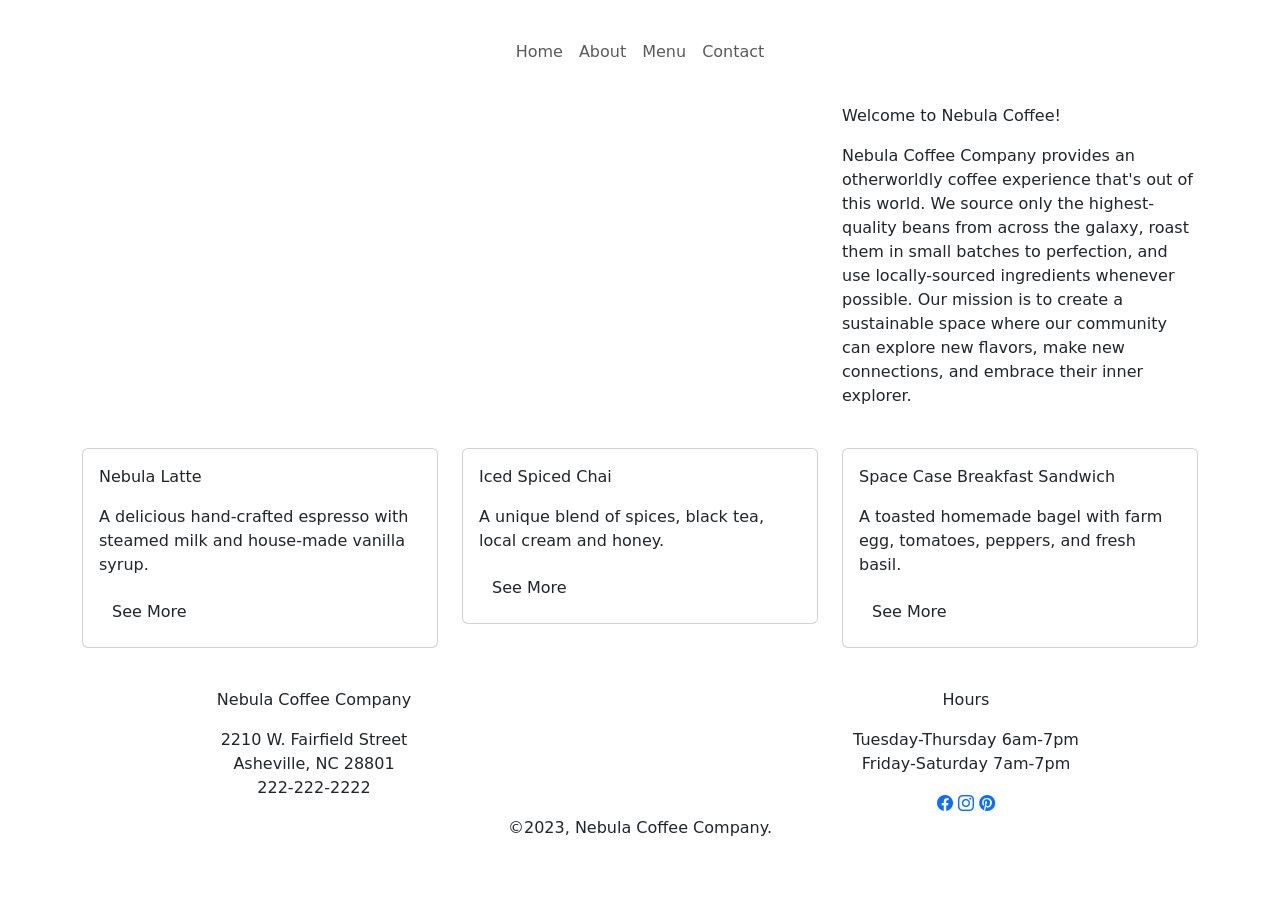
==== index.html @ c055ab3c "Add files via upload" ====
<!doctype html>
<html lang="en">
  <head>
    <meta charset="utf-8">
    <meta name="viewport" content="width=device-width, initial-scale=1">
    <meta name="description" content="Description here.">
    <meta name="keywords" content="keyword, keyword, keyword">
    <title>Untitled</title>
    <link href="https://cdn.jsdelivr.net/npm/bootstrap@5.3.1/dist/css/bootstrap.min.css" rel="stylesheet" integrity="sha384-4bw+/aepP/YC94hEpVNVgiZdgIC5+VKNBQNGCHeKRQN+PtmoHDEXuppvnDJzQIu9" crossorigin="anonymous">
<link rel="preconnect" href="https://fonts.googleapis.com">
<link rel="preconnect" href="https://fonts.gstatic.com" crossorigin>
<link href="https://fonts.googleapis.com/css2?family=Fira+Sans:ital,wght@0,100;0,200;0,300;0,400;0,500;0,600;0,700;0,800;0,900;1,100;1,200;1,300;1,400;1,500;1,600;1,700;1,800;1,900&family=Rubik+Mono+One&display=swap" rel="stylesheet">
<link rel="stylesheet" href="https://cdn.jsdelivr.net/npm/bootstrap-icons@1.10.5/font/bootstrap-icons.css">
<link rel="stylesheet" href="css/style.css">
</head>

  <body">
    <div class="mainlogo"><a class="navbar-brand" href="#"><img src="images/nebulalogo.svg" alt="" class="logo"></a>
      </div>
    <nav class="navbar navbar-expand-lg">
      <div class="container-fluid">
        <button class="navbar-toggler" type="button" data-bs-toggle="collapse" data-bs-target="#navbarSupportedContent" aria-controls="navbarSupportedContent" aria-expanded="false" aria-label="Toggle navigation">
          <span class="navbar-toggler-icon"></span>
        </button>
        <div class="collapse navbar-collapse justify-content-center" id="navbarSupportedContent">
          <ul class="navbar-nav mb-2 mb-lg-0">
            <li class="nav-item">
              <a class="nav-link" href="index.html">Home</a>
            </li>
            <li class="nav-item">
              <a class="nav-link" href="#">About</a>
            </li>
            <li class="nav-item">
              <a class="nav-link" href="../mennu.html">Menu</a>
            </li>
            <li class="nav-item">
              <a class="nav-link" href="contact.html">Contact</a>
            </li>
          </ul>
        </div>
      </div>
    </nav>

    <div class="container">
    <div class="row mt-4">
      <div class="col-lg-8">
        <img src="images/image1.jpg" alt="" class="img-fluid">
      </div>
      <div class="col-lg-4">
        <p>Welcome to Nebula Coffee!</p>
        <p>Nebula Coffee Company provides an otherworldly coffee experience that's out of this world. We source only the highest-quality beans from across the galaxy, roast them in small batches to perfection, and use locally-sourced ingredients whenever possible. Our mission is to create a sustainable space where our community can explore new flavors, make new connections, and embrace their inner explorer.</p>
      </div>
    </div>
    <div class="row mt-4 mb-4">
      <div class="col-lg-4">
        <div class="card">
          <img class="card-img-top" src="images/hotcoffee.jpg" alt="">
          <div class="card-body">
            <p>Nebula Latte</p>
            <p>A delicious hand-crafted espresso with steamed milk and house-made vanilla syrup.</p>
            <a href="menu.html" class="btn btn-custom">See More</a>
          </div>
        </div>
      </div>
      <div class="col-lg-4">
        <div class="card">
          <img class="card-img-top" src="images/Cold%20%20%20%20%20%20%20%20%20%20%20%20%20%20coffee.jpg" alt="">
          <div class="card-body">
            <p>Iced Spiced Chai</p>
            <p>A unique blend of spices, black tea, local cream and honey.</p>
            <a href="" class="btn btn-custom">See More</a>
            </div>
        </div>
      </div>
      <div class="col-lg-4">
        <div class="card">
          <img class="card-img-top" src="images/pexels-sara-free-17056849.jpg" alt="">
          <div class="card-body">
            <p>Space Case Breakfast Sandwich</p>
            <p>A toasted homemade bagel with farm egg, tomatoes, peppers, and fresh basil. </p>
            <a href="menu.html" class="btn btn-custom">See More</a>
          </div>
        </div>
      </div>
    </div>
  </div>

    <footer class="footer mt-auto py-3 mt-5">
      <div class="text-center">
        <div class="row">
          <div class="col-md-6">
            <p>Nebula Coffee Company</p>
            <p>2210 W. Fairfield Street
              <br>Asheville, NC 28801<br>222-222-2222</p>
            </div>
              <div class="col-md-6">
            <p>Hours</p>
            <p>Tuesday-Thursday 6am-7pm <br>Friday-Saturday 7am-7pm</p>
            <a href="http://www.facebook.com"><i class="bi bi-facebook"></i></a>
            <a href="http://www.instagram.com"><i class="bi bi-instagram"></i></a>
            <a href="http://www.pinterest.com"><i class="bi bi-pinterest"></i></a>
          </div>
          </div>
            <p>&copy;2023, Nebula Coffee Company.</p>
          </div>
    </footer>
    
    <script src="https://cdn.jsdelivr.net/npm/bootstrap@5.3.1/dist/js/bootstrap.bundle.min.js" integrity="sha384-HwwvtgBNo3bZJJLYd8oVXjrBZt8cqVSpeBNS5n7C8IVInixGAoxmnlMuBnhbgrkm" crossorigin="anonymous"></script>
  </body>


</html>
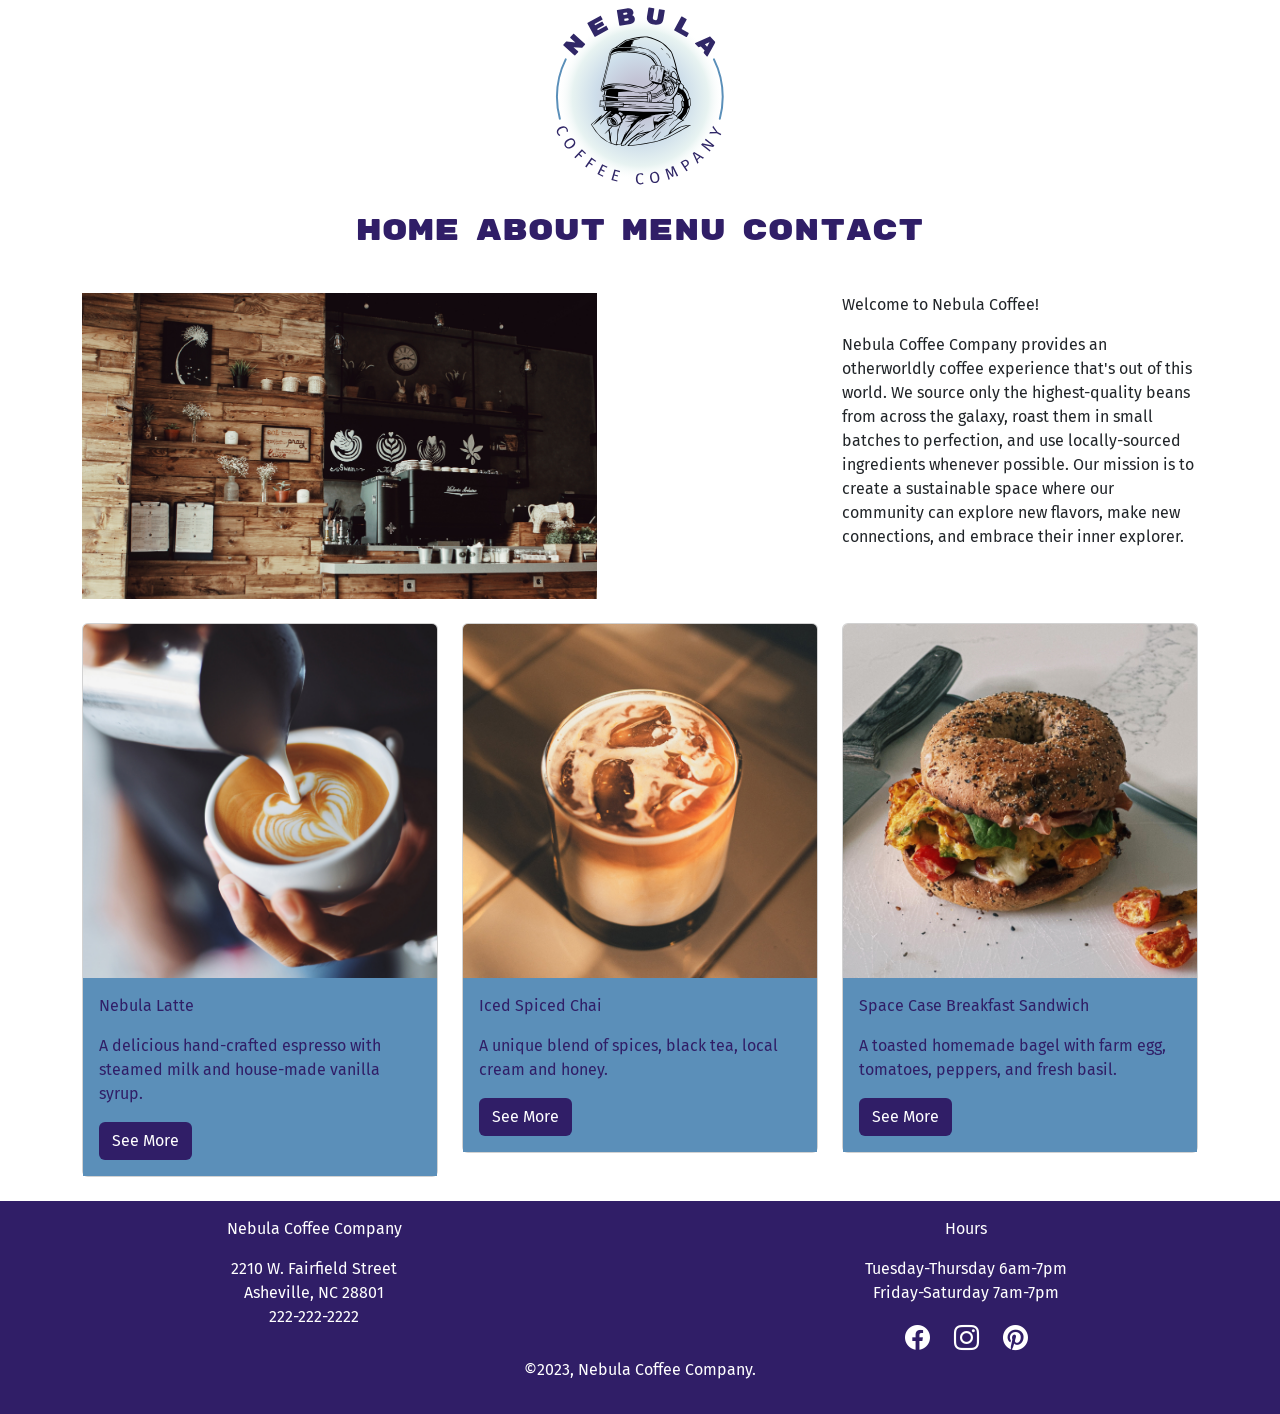
==== commit 60cb1a19: "Change title to 'Welcome to Nebula Coffee!'" ====
--- a/index.html
+++ b/index.html
@@ -5,7 +5,7 @@
     <meta name="viewport" content="width=device-width, initial-scale=1">
     <meta name="description" content="Description here.">
     <meta name="keywords" content="keyword, keyword, keyword">
-    <title>Untitled</title>
+    <title>Welcome to Nebula Coffee!</title>
     <link href="https://cdn.jsdelivr.net/npm/bootstrap@5.3.1/dist/css/bootstrap.min.css" rel="stylesheet" integrity="sha384-4bw+/aepP/YC94hEpVNVgiZdgIC5+VKNBQNGCHeKRQN+PtmoHDEXuppvnDJzQIu9" crossorigin="anonymous">
 <link rel="preconnect" href="https://fonts.googleapis.com">
 <link rel="preconnect" href="https://fonts.gstatic.com" crossorigin>
@@ -109,4 +109,4 @@
   </body>
 
 
-</html>+</html>
--- a/css/style.css
+++ b/css/style.css
@@ -0,0 +1,71 @@
+body {
+    font-family: 'Fira Sans', sans-serif;
+}
+
+
+.mainlogo {
+    text-align:center;
+    margin:0 auto;
+}
+
+.logo {
+    width: 15%;
+
+}
+
+.nav-link {
+    font-family: 'Rubik Mono One', sans-serif;
+    font-size: 30px;
+    color:#B6EADA;
+}
+
+.nav-link:link {
+    font-family: 'Rubik Mono One', sans-serif;
+    font-size: 30px;
+    color:#301E67;
+}
+
+.nav-link:hover {
+    color:#B6EADA;
+}
+
+.card-body {
+    background-color:#5B8FB9;
+    color:#301E67;
+}
+
+.btn-custom {
+    background-color:#301E67;
+    color: #ffffff;
+}
+
+footer {
+    background-color: #301E67;
+    color:#fff;
+    margin-top: 25px;
+}
+
+
+
+.bi {
+    color:#fff;
+    font-size: 25px;
+    margin-right: 10px;
+    margin-left: 10px;
+}
+
+
+.p {
+    font-family: 'Fira Sans', sans-serif;
+    font-weight: bold;
+}
+
+img {
+    width: 70%;
+    height: auto;
+}
+
+h2 {
+    color: #301E67 !important;
+}
+
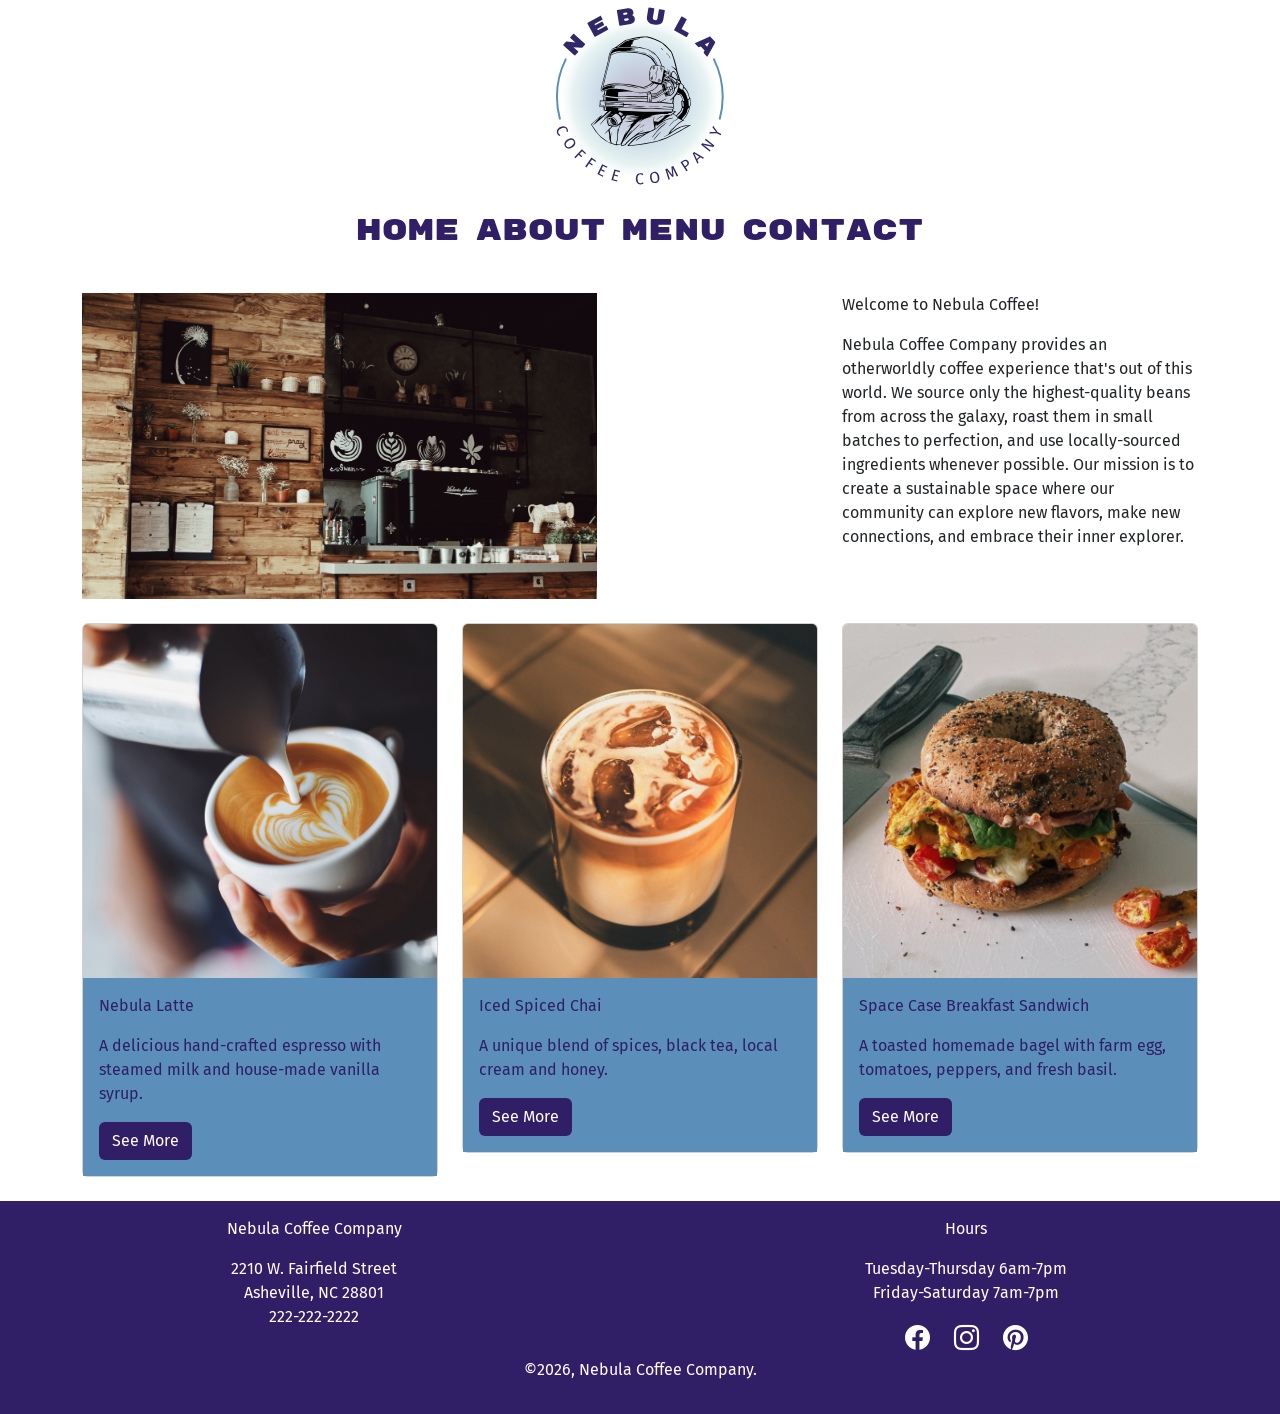
==== commit 77588e35: "Add files via upload" ====
--- a/index.html
+++ b/index.html
@@ -28,10 +28,10 @@
               <a class="nav-link" href="index.html">Home</a>
             </li>
             <li class="nav-item">
-              <a class="nav-link" href="#">About</a>
+              <a class="nav-link" href="about.html">About</a>
             </li>
             <li class="nav-item">
-              <a class="nav-link" href="../mennu.html">Menu</a>
+              <a class="nav-link" href="menu.html">Menu</a>
             </li>
             <li class="nav-item">
               <a class="nav-link" href="contact.html">Contact</a>
@@ -101,7 +101,7 @@
             <a href="http://www.pinterest.com"><i class="bi bi-pinterest"></i></a>
           </div>
           </div>
-            <p>&copy;2023, Nebula Coffee Company.</p>
+            <p>&copy;2026, Nebula Coffee Company.</p>
           </div>
     </footer>
     
@@ -109,4 +109,4 @@
   </body>
 
 
-</html>
+</html>
--- a/css/style.css
+++ b/css/style.css
@@ -16,14 +16,9 @@
 .nav-link {
     font-family: 'Rubik Mono One', sans-serif;
     font-size: 30px;
-    color:#B6EADA;
+    color:#301E67;
 }
 
-.nav-link:link {
-    font-family: 'Rubik Mono One', sans-serif;
-    font-size: 30px;
-    color:#301E67;
-}
 
 .nav-link:hover {
     color:#B6EADA;
@@ -43,6 +38,7 @@
     background-color: #301E67;
     color:#fff;
     margin-top: 25px;
+    
 }
 
 
@@ -63,9 +59,33 @@
 img {
     width: 70%;
     height: auto;
+
 }
 
 h2 {
     color: #301E67 !important;
 }
 
+.col-md-4 p {
+    font-size: 14px !important;
+    text-align: left !important;
+}
+
+
+.col-md-8 img {
+    width: 240px;
+}
+
+.carousel-inner img {
+    height: 650px;
+}
+
+.col-md-4 h3 {
+    color:#301E67;
+    text-align: left;
+}
+
+#carouselExample {
+    margin-bottom: 100px;
+}
+
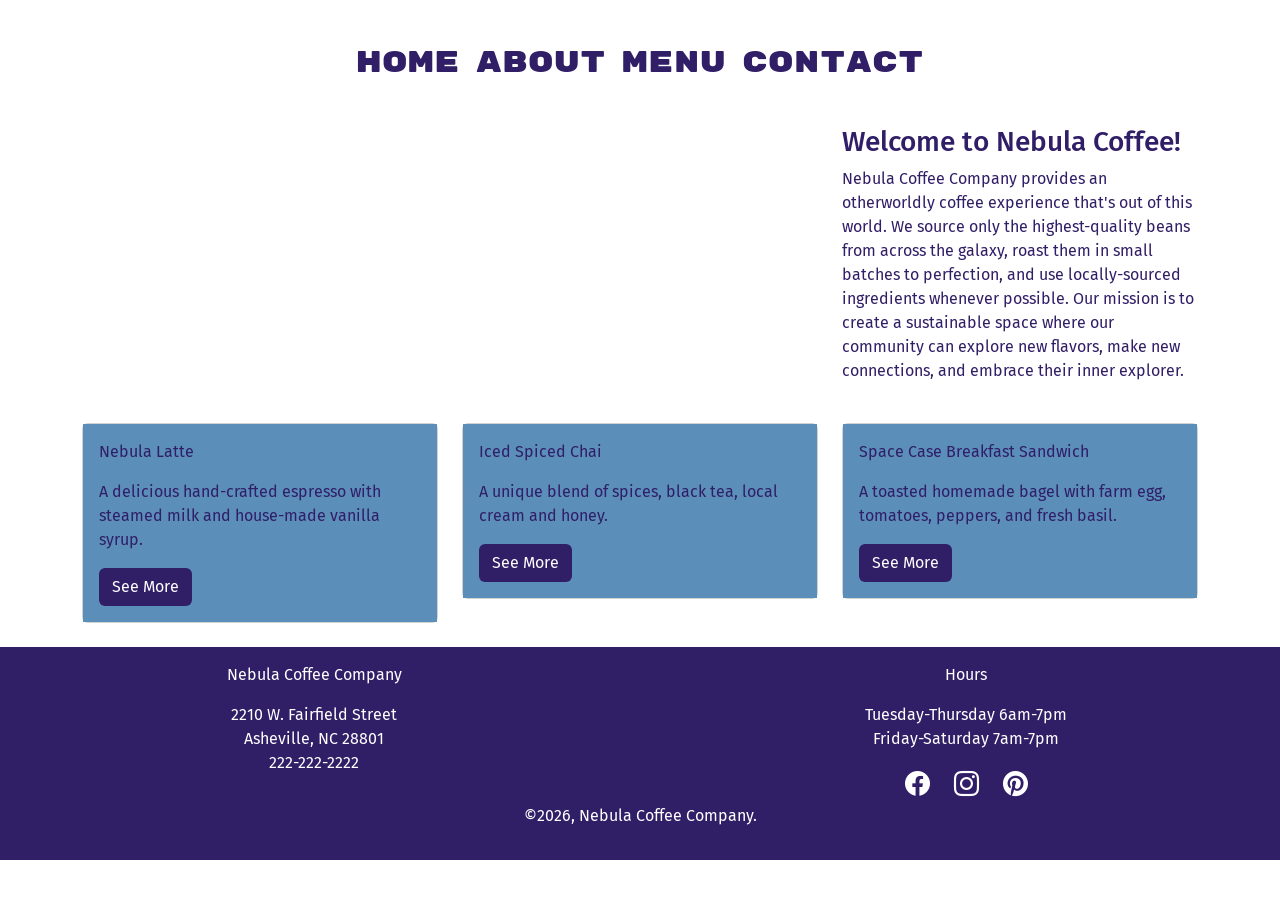
==== commit e1c6a141: "Add files via upload" ====
--- a/index.html
+++ b/index.html
@@ -47,7 +47,7 @@
         <img src="images/image1.jpg" alt="" class="img-fluid">
       </div>
       <div class="col-lg-4">
-        <p>Welcome to Nebula Coffee!</p>
+        <h3>Welcome to Nebula Coffee!</h3>
         <p>Nebula Coffee Company provides an otherworldly coffee experience that's out of this world. We source only the highest-quality beans from across the galaxy, roast them in small batches to perfection, and use locally-sourced ingredients whenever possible. Our mission is to create a sustainable space where our community can explore new flavors, make new connections, and embrace their inner explorer.</p>
       </div>
     </div>
--- a/css/style.css
+++ b/css/style.css
@@ -89,3 +89,10 @@
     margin-bottom: 100px;
 }
 
+.col-lg-4 p {
+    color:#301E67;
+}
+
+.col-lg-4 h3 {
+    color:#301E67;
+}
